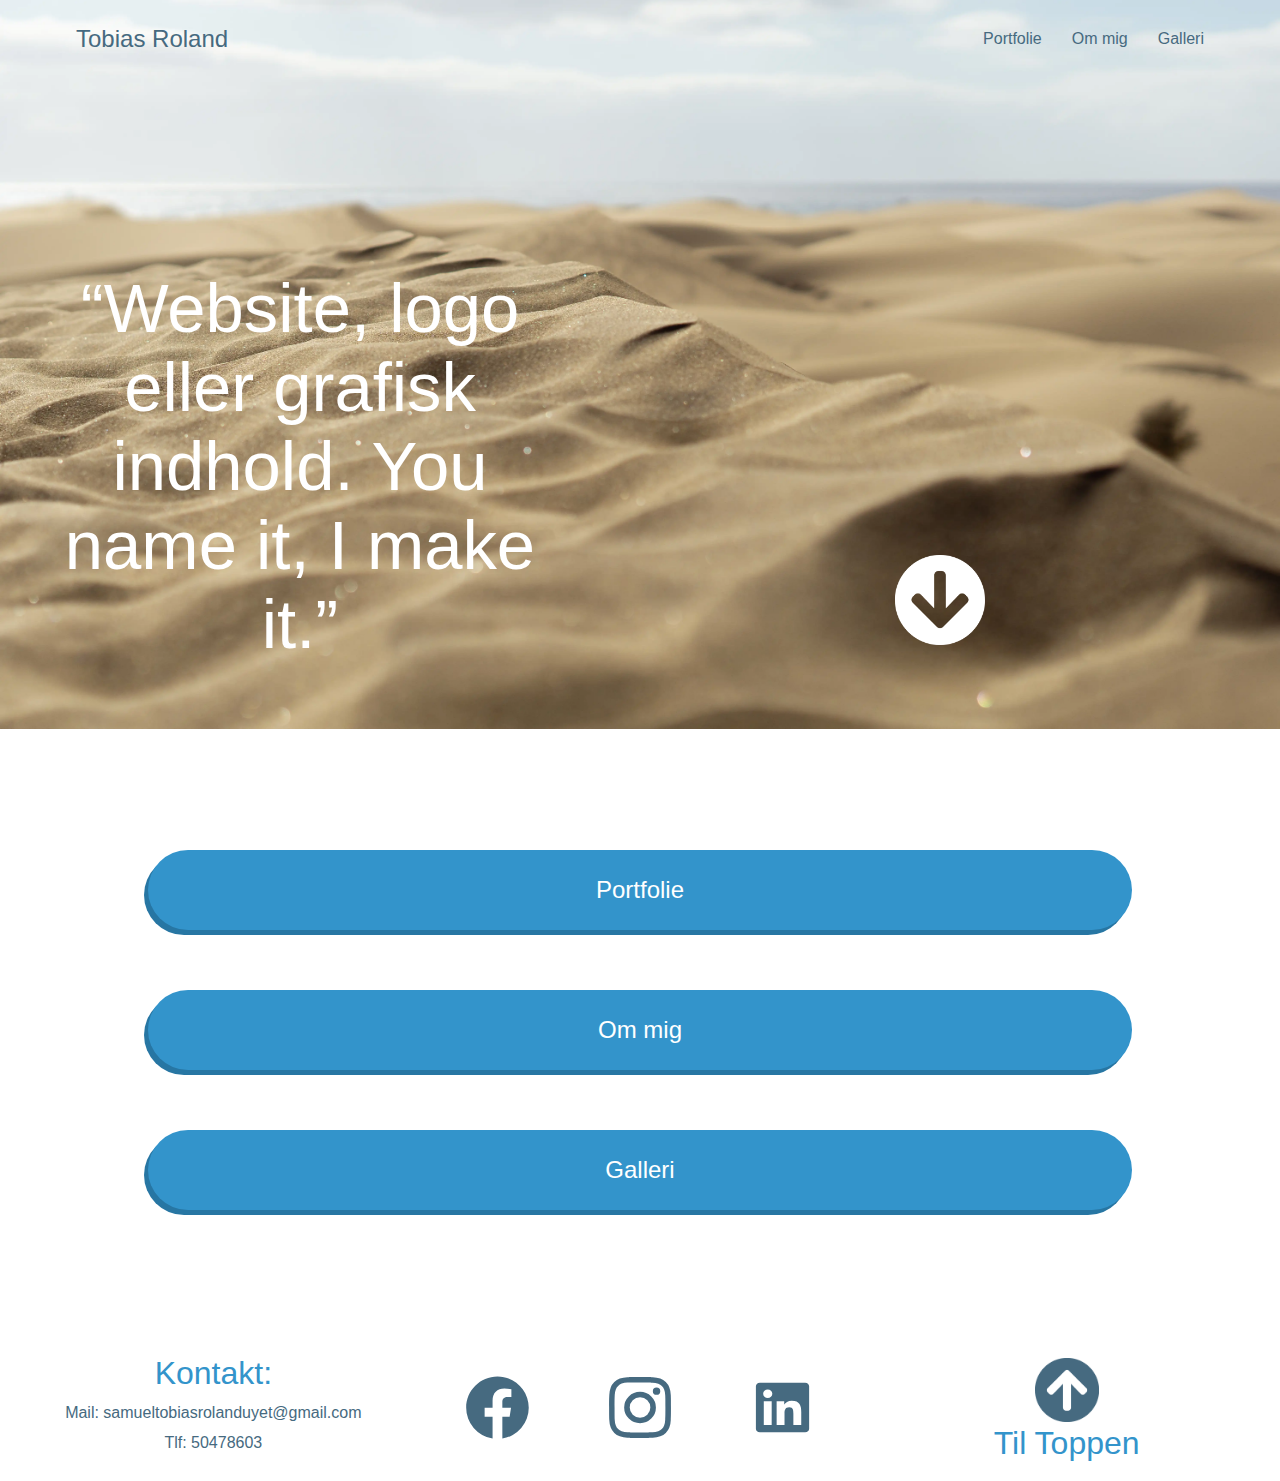
==== index.html @ 4d98c1b3 "portfolieside sat op og splash er responsive." ====
<!DOCTYPE html>
<html lang="da">
  <head>
    <meta charset="UTF-8" />
    <meta http-equiv="X-UA-Compatible" content="IE=edge" />
    <meta name="viewport" content="width=device-width, initial-scale=1.0" />
    <link rel="stylesheet" href="css/generel.css" />
    <link rel="stylesheet" href="css/style.css" />
    <title>Forside</title>
  </head>
  <body>
    <div class="splash_forside" id="page_top">
      <div class="container">
        <header>
          <nav>
            <div class="logo"><a href="index.html">Tobias Roland</a></div>
            <ul class="nav-menu">
              <li>
                <a href="portfolie.html" class="nav-link">Portfolie</a>
              </li>

              <li>
                <a href="om_mig.html" class="nav-link">Om mig</a>
              </li>
              <li>
                <a href="galleri.html" class="nav-link">Galleri</a>
              </li>
            </ul>
            <button>
              <span class="bar"></span>
              <span class="bar"></span>
              <span class="bar"></span>
            </button>
          </nav>
        </header>

        <section class="splash_sec">
          <article class="splash_text">
            <h1>“Website, logo eller grafisk indhold. You name it, I make it.”</h1>
          </article>

          <button class="scroll_btn_down_White">
            <a href="#top_of_section"><img src="ikoner/hvid_pil_ned.png" alt="white arrow pointing down" /></a>
          </button>
        </section>
      </div>
    </div>

    <div class="container">
      <section id="top_of_section">
        <img src="/billeder/pointer_image.png" alt="mand der peger" />
        <article class="to_other_sides">
          <button><a href="portfolie.html">Portfolie</a></button>
          <button><a href="om_mig.html">Om mig</a></button>
          <button><a href="galleri.html">Galleri</a></button>
        </article>
      </section>
    </div>

    <footer>
      <button class="to_top">
        <a href="#page_top"><img src="ikoner/blue_pil_op.png" alt="pil der peger op" /></a>
        <h2>Til Toppen</h2>
      </button>

      <article class="social_media">
        <a href="https://www.facebook.com/profile.php?id=100009511365924"><img src="ikoner/facebook_ikon.svg" alt="facebook logo" /></a>
        <a href="https://www.instagram.com/tobias_roland_uyet/"><img src="ikoner/instagram_ikon.svg" alt="instagram logo" /></a>
        <a href="https://www.linkedin.com/in/samuel-tobias-roland-uyet-688580188/"><img src="ikoner/linkedin_ikon.svg" alt="linkedin logo" /></a>
      </article>

      <article class="contact">
        <h2>Kontakt:</h2>
        <ul>
          <li><a href="mailto:samueltobiasrolanduyet@gmail.com">Mail: samueltobiasrolanduyet@gmail.com</a></li>
          <li><a href="tel:+4550478603">Tlf: 50478603</a></li>
        </ul>
      </article>
    </footer>

    <script src="js/script.js"></script>
  </body>
</html>
---- css/generel.css ----
html {
  --primary-clr: #466a80;
  --secondary-clr: #3394cb;
  --third-clr: #707070;
  scroll-behavior: smooth;
}

* {
  margin: 0;
  padding: 0;
  box-sizing: border-box;

  font-family: Arial, Helvetica, sans-serif;
}

.container {
  max-width: 1200px;
}
---- css/style.css ----
/* ****** styling af h1 h2 h3  ************ */

h2 {
  font-size: 2rem;
  color: var(--secondary-clr);
  font-weight: 100;
}

p {
  color: var(--third-clr);
}

/* ***************     nav bar *********************** */

nav {
  display: flex;
  justify-content: space-between;
  margin: 5% 7% 0;
}
.logo {
  z-index: 1;
}

.logo a {
  color: var(--primary-clr);
  font-size: 1.5rem;
}

li {
  list-style: none;
}

a {
  text-decoration: none;
  color: var(--primary-clr);
}

.nav-menu {
  position: fixed;
  display: flex;
  flex-direction: column;
  width: 100%;

  gap: 45px;
  padding: 25% 0 7% 0;
  align-items: center;
  transition: 0.3s;
  left: 100%;
  margin-top: -5%;
  background-color: white;
}

nav button {
  display: flex;
  flex-direction: column;
  background: none;
  border: none;
  cursor: pointer;
}

.bar {
  display: block;
  width: 25px;
  height: 3px;
  margin: 5px 0 0 auto;
  transition: all 0.3s ease-in-out;
  background-color: var(--primary-clr);
}

nav button.active .bar:nth-child(2) {
  opacity: 0;
}

nav button.active .bar:nth-child(1) {
  transform: translateY(8px) rotate(45deg);
}
nav button.active .bar:nth-child(3) {
  transform: translateY(-8px) rotate(-45deg);
}
.nav-menu.active {
  left: 0;
}

/*  *********************  Nav bar slut ******************* */

/*  *********************  animationer start ******************* */

.bounce {
  animation-name: bounce_kf;
  animation-duration: 0.7s;
  animation-iteration-count: infinite;
  animation-direction: alternate;
  animation-timing-function: ease-in-out;
  animation-fill-mode: both;
}

@keyframes bounce_kf {
  0% {
    transform: translatey(-10%);
  }
  100% {
    transform: translatey(0%);
  }
}

/*  *********************  animationer slut ******************* */
/* **********************  splash billeder *********************** */
.splash_forside {
  background-image: url(../billeder/oerken.webp);
  background-position: 45% 50%;
  background-size: 325%;
  background-repeat: no-repeat;
  padding: 0.1% 0 0 0;
  height: 100%;
}

.splash_portfolie {
  background-image: url(../billeder/enden_af_enoe.webp);
  background-position: 45% 100%;
  background-size: 325%;
  background-repeat: no-repeat;
  padding: 0.1% 0 0 0;
  height: 100%;
}

/* *************** splash text + scroll down btn ******************* */

.splash_text {
  margin: 49% 6% 14%;
}

.splash_text_portfolie {
  margin: 60% 6% 14%;
}

.splash_text h1 {
  color: white;
  font-weight: 100;
  font-size: 3rem;
  text-align: center;
}

.scroll_btn_down_White {
  border: none;

  background: none;
  display: flex;
  justify-content: center;
  padding: 0 0 10% 0;
  margin: 0 auto;
}

.scroll_btn_down_White img {
  width: 15%;
  cursor: pointer;
}

/*  *********** knapper til andre sider på forsiden **************** */

.to_other_sides {
  display: flex;
  flex-direction: column;
  gap: 100px;
  margin: 20% 0 4% 0;
}

.to_other_sides button {
  border: none;
  background: var(--secondary-clr);
  width: 82%;
  margin: 0 auto;
  height: 80px;
  border-radius: 50px;
  box-shadow: -4px 5px #2776a3;
}

.to_other_sides button a {
  color: white;
  font-size: 1.5rem;
}

#top_of_section img {
  display: none;
}

#top_of_section {
  padding: 1% 0 0 0;
}
#top_of_section_portfolie {
  padding: 1% 0 0 0;
}

/* ************* om projekter ***************** */
.projekt h2 {
  color: var(--primary-clr);
  margin: 0% 0 5%;
}
.projekt h3 {
  color: var(--secondary-clr);
  margin: 0% 0 3%;
}

.projekt p {
  margin: 0 0 8%;
}

.projekt img {
  width: 90%;
  display: block;
  margin: 20% auto 5%;
  border-radius: 10px;
}

.projekt_text {
  margin: 0 6%;
}

/* *************** footer  **************** */

footer {
  margin: 20% 0 0 0;
}

footer article {
  display: flex;
  justify-content: center;
}

.to_top {
  border: none;
  background: none;
  display: flex;
  justify-content: center;
  flex-direction: column;
  padding: 0 0 10% 0;
  margin: 0 auto;
}

.to_top img {
  width: 15%;
  margin: 0 auto 3%;
}

.social_media a {
  max-width: 10%;
  margin: 0 8%;
}
.social_media img {
  width: 100%;
}
.contact {
  margin: 10% auto 0;
  flex-direction: column;
  text-align: center;
}

.contact ul {
  margin: 5%;
}

.contact ul li {
  margin: 3% 0;
}

/*  *********************** desktop starter  *************************** */

@media (min-width: 600px) {
  /* **************  nav bar **************** */

  nav button {
    display: none;
  }

  .nav-menu {
    display: flex;
    justify-content: space-between;
    position: unset;
    flex-direction: row;
    background: none;
    padding: 0;
    width: auto;
    gap: 30px;
    margin: 0% 0% 0% 0%;
  }
  .nav-menu li a:hover {
    color: black;
  }
  /* **************  nav bar slut **************** */

  .splash_text {
    margin: 30% auto 0%;
    max-width: 520px;
  }

  .scroll_btn_down_White {
    display: block;
    margin: 30% auto 0 auto;
  }
  .to_other_sides {
    gap: 60px;
    margin: 7% 0 4% 0;
  }
}

@media (min-width: 800px) {
  nav {
    margin: 2% 3% 3%;
  }
  .container {
    margin: 0 auto;
  }

  .splash_forside {
    background-size: cover;
    background-position: 0 125%;
  }

  .splash_portfolie {
    background-image: url(../billeder/enden_af_enoe.webp);
    background-position: 46% 100%;
    background-size: cover;
    background-repeat: no-repeat;
    padding: 0.1% 0 0 0;
    height: 100%;
  }

  .splash_sec {
    display: grid;
    grid-template-columns: repeat(auto-fit, minmax(400px, 1fr));
  }

  .splash_text {
    margin: 30% 0 15%;
  }
  .splash_text_portfolie {
    margin: 30% 0 45%;
  }

  .splash_text h1 {
    font-size: 4.3rem;
  }
  .splash_text_portfolie h1 {
    font-size: 4.5rem;
  }

  .scroll_btn_down_White {
    margin: 70% auto 0 auto;
  }
  #btns_to_other_sides {
    display: grid;
    grid-template-columns: repeat(2, 1fr);
  }
  #btns_to_other_sides img {
    display: block;
    max-width: 100%;
  }

  /* ******************** her starter footer  ***************** */
  footer {
    margin: 10% auto 0;
    display: grid;
    grid-template-columns: repeat(3, 1fr);
  }

  footer button {
    order: 3;
  }
  .to_top {
    padding: 0;
  }
  .to_top img {
    margin: 0 auto;
  }
  .social_media {
    order: 2;
    margin: auto;
  }

  .social_media a {
    max-width: unset;
    margin: 0;
  }
  .social_media img {
    width: 50%;
    margin: 0 25%;
  }
  article .contact {
    grid-column: 1;
  }
  .contact {
    order: 1;
    margin: 4% auto 4%;
  }

  .contact ul {
    margin: 0;
  }

  .contact ul li {
    margin: 4% 0;
  }
}
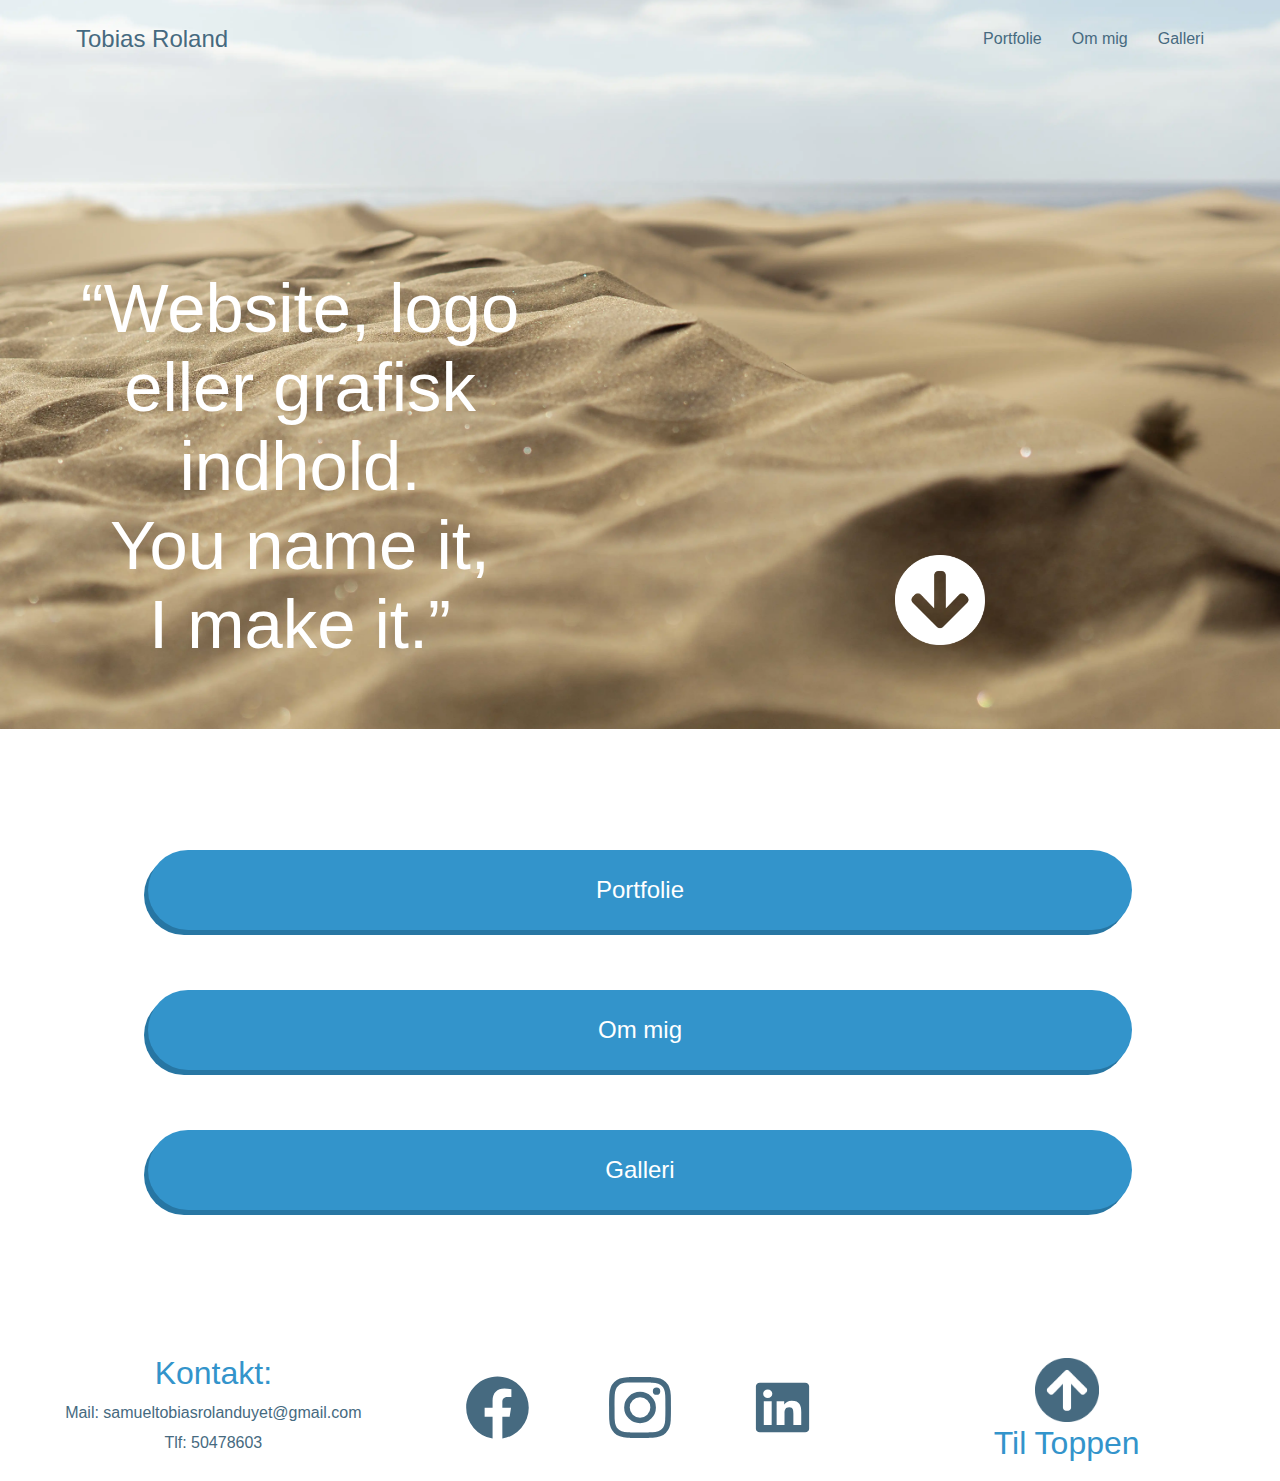
==== commit 2164c26f: "forside text lidt mere stylet" ====
--- a/index.html
+++ b/index.html
@@ -36,7 +36,11 @@
 
         <section class="splash_sec">
           <article class="splash_text">
-            <h1>“Website, logo eller grafisk indhold. You name it, I make it.”</h1>
+            <h1>
+              “Website, logo eller grafisk indhold. <br />
+              You name it, <br />
+              I make it.”
+            </h1>
           </article>
 
           <button class="scroll_btn_down_White">
--- a/css/style.css
+++ b/css/style.css
@@ -150,6 +150,10 @@
   margin: 0 auto;
 }
 
+.scroll_btn_down_White_portfolie {
+  padding: 0 0 30% 0;
+}
+
 .scroll_btn_down_White img {
   width: 15%;
   cursor: pointer;
@@ -191,10 +195,7 @@
 }
 
 /* ************* om projekter ***************** */
-.projekt h2 {
-  color: var(--primary-clr);
-  margin: 0% 0 5%;
-}
+
 .projekt h3 {
   color: var(--secondary-clr);
   margin: 0% 0 3%;
@@ -202,6 +203,13 @@
 
 .projekt p {
   margin: 0 0 8%;
+}
+
+.projekt_text a {
+  color: var(--primary-clr);
+  margin: 0% 0 5%;
+  font-size: 2rem;
+  font-weight: 100;
 }
 
 .projekt img {
@@ -213,6 +221,14 @@
 
 .projekt_text {
   margin: 0 6%;
+}
+
+.projekt_text h2 {
+  display: block;
+}
+
+.om_projekt {
+  margin: 7% auto 0;
 }
 
 /* *************** footer  **************** */
@@ -346,6 +362,7 @@
   .scroll_btn_down_White {
     margin: 70% auto 0 auto;
   }
+
   #btns_to_other_sides {
     display: grid;
     grid-template-columns: repeat(2, 1fr);
@@ -355,6 +372,40 @@
     max-width: 100%;
   }
 
+  /* ****************** projekter styling desktop ************************* */
+
+  .projekt {
+    display: grid;
+    grid-template-columns: 1fr 2fr;
+    margin: 5% 0 0;
+  }
+  .projekt_omvendt {
+    display: grid;
+    grid-template-columns: 2fr 1fr;
+  }
+
+  .projekt_omvendt a {
+    order: 1;
+  }
+
+  .projekt_text {
+    display: grid;
+    grid-template-columns: repeat(2, 1fr);
+  }
+
+  .projekt_text a {
+    grid-column: 1/3;
+    color: var(--primary-clr);
+    margin: 0% 0 5%;
+    font-size: 2rem;
+    font-weight: 100;
+    order: 0;
+  }
+
+  .om_projekt {
+    margin: 0;
+  }
+
   /* ******************** her starter footer  ***************** */
   footer {
     margin: 10% auto 0;
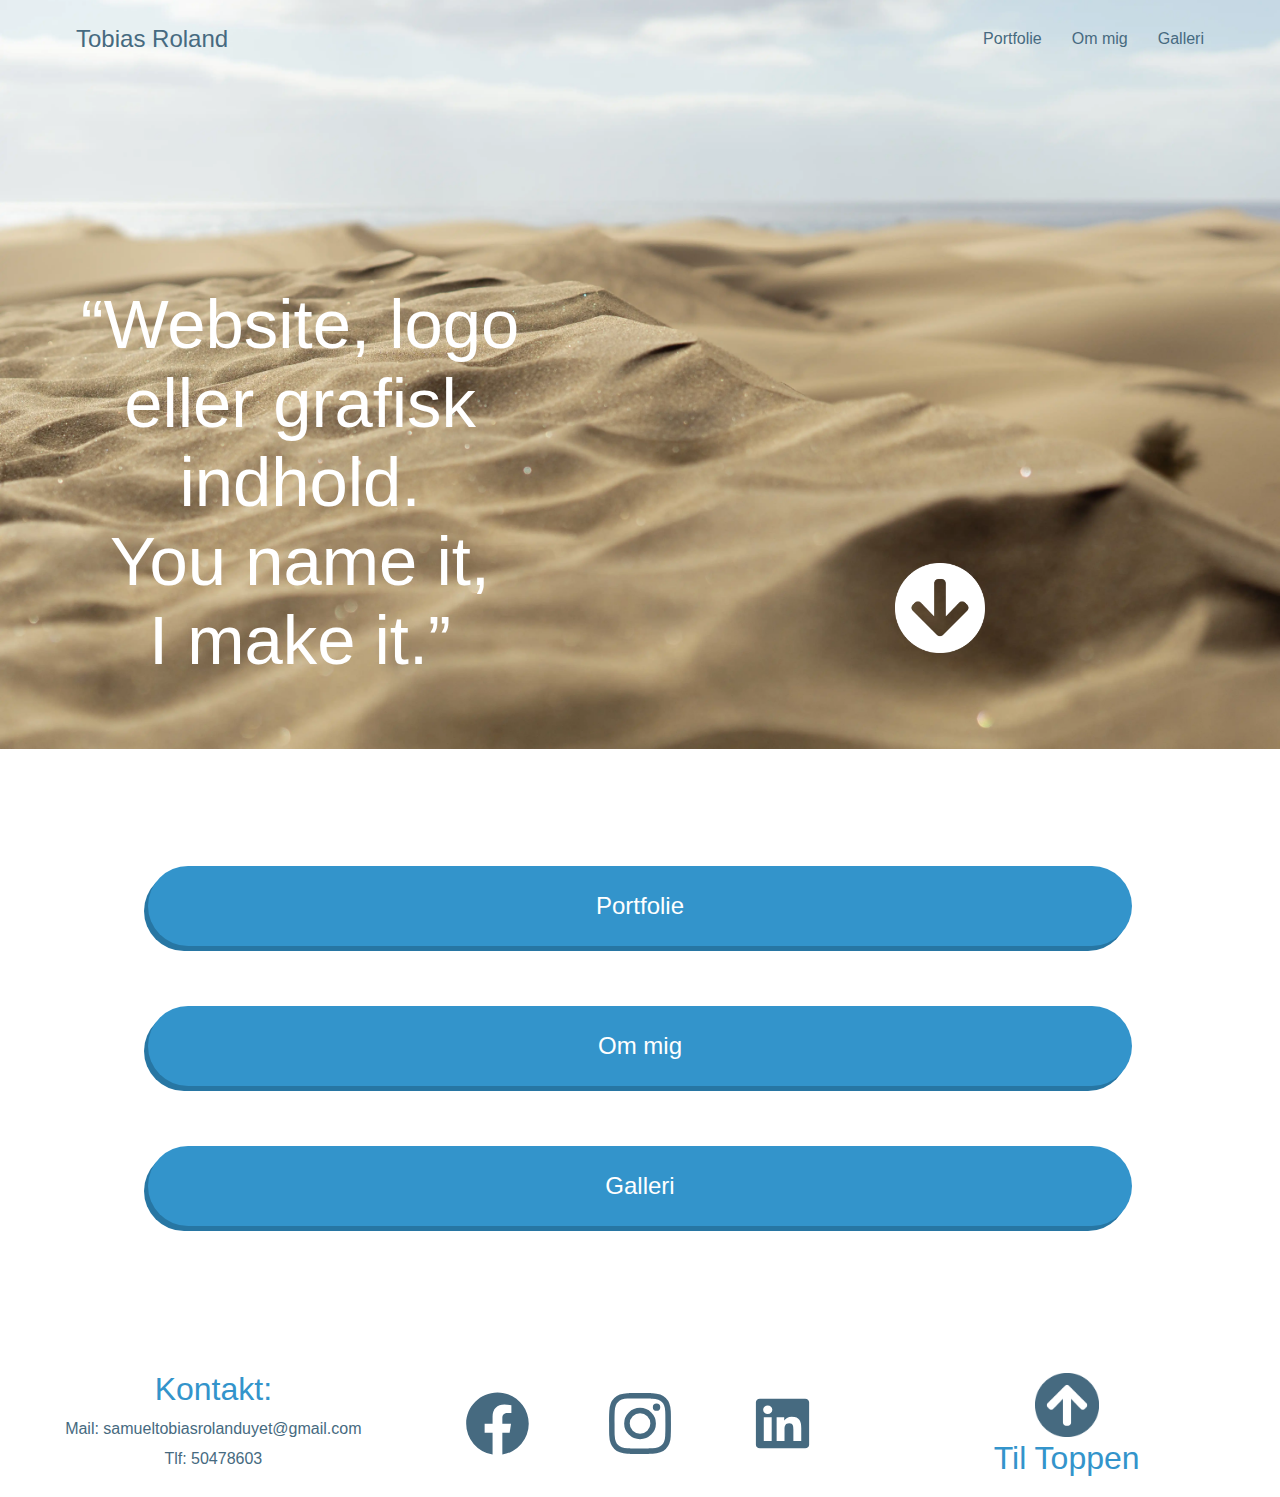
==== commit 67bd18b8: "Lorem ipsum er væk" ====
--- a/index.html
+++ b/index.html
@@ -2,6 +2,7 @@
 <html lang="da">
   <head>
     <meta charset="UTF-8" />
+    <meta name="robots" content="noindex" />
     <meta http-equiv="X-UA-Compatible" content="IE=edge" />
     <meta name="viewport" content="width=device-width, initial-scale=1.0" />
     <link rel="stylesheet" href="css/generel.css" />
--- a/css/style.css
+++ b/css/style.css
@@ -1,4 +1,9 @@
 /* ****** styling af h1 h2 h3  ************ */
+h1 {
+  font-size: 4rem;
+  color: var(--primary-clr);
+  font-weight: 100;
+}
 
 h2 {
   font-size: 2rem;
@@ -17,6 +22,7 @@
   justify-content: space-between;
   margin: 5% 7% 0;
 }
+
 .logo {
   z-index: 1;
 }
@@ -24,6 +30,10 @@
 .logo a {
   color: var(--primary-clr);
   font-size: 1.5rem;
+}
+
+.logo_portfolie a {
+  color: white;
 }
 
 li {
@@ -66,19 +76,49 @@
   transition: all 0.3s ease-in-out;
   background-color: var(--primary-clr);
 }
-
-nav button.active .bar:nth-child(2) {
+.bar_portfolie {
+  background-color: white;
+}
+
+.logo_portfolie a {
+  color: white;
+  transition: all 0.5s ease-in-out;
+}
+/* bar active standart */
+
+.active .bar:nth-child(2) {
   opacity: 0;
 }
 
-nav button.active .bar:nth-child(1) {
+.active .bar:nth-child(1) {
   transform: translateY(8px) rotate(45deg);
 }
-nav button.active .bar:nth-child(3) {
+.active .bar:nth-child(3) {
   transform: translateY(-8px) rotate(-45deg);
 }
+
+/* menu active */
 .nav-menu.active {
   left: 0;
+}
+
+/* bar active på portfolie side */
+
+.active_portfolie .bar_portfolie:nth-child(2) {
+  opacity: 0;
+}
+
+.active_portfolie .bar_portfolie:nth-child(1) {
+  transform: translateY(8px) rotate(45deg);
+  background-color: var(--primary-clr);
+}
+.active_portfolie .bar_portfolie:nth-child(3) {
+  transform: translateY(-8px) rotate(-45deg);
+  background-color: var(--primary-clr);
+}
+
+.active_logo_portfolie a {
+  color: var(--primary-clr);
 }
 
 /*  *********************  Nav bar slut ******************* */
@@ -115,7 +155,7 @@
 }
 
 .splash_portfolie {
-  background-image: url(../billeder/enden_af_enoe.webp);
+  background-image: url(../billeder/skovbund.webp);
   background-position: 45% 100%;
   background-size: 325%;
   background-repeat: no-repeat;
@@ -157,6 +197,34 @@
 .scroll_btn_down_White img {
   width: 15%;
   cursor: pointer;
+}
+
+section h1 {
+  text-align: center;
+  margin: 3% 0 0;
+}
+
+.profile_pic {
+  display: flex;
+  justify-content: center;
+  margin: 0 0 10%;
+}
+
+.profile_pic img {
+  max-width: 66%;
+  border-radius: 50%;
+}
+
+.om_mig {
+  margin: 7% 9%;
+}
+
+.om_mig h2 {
+  margin: 4% auto 4%;
+}
+
+.hvem_er_jeg {
+  margin: 0 0 9%;
 }
 
 /*  *********** knapper til andre sider på forsiden **************** */
@@ -212,6 +280,19 @@
   font-weight: 100;
 }
 
+.in_project_text a {
+  color: var(--third-clr);
+  text-decoration: underline;
+  font-size: unset;
+  margin: 0;
+}
+
+.tekst_opdeler {
+  display: block;
+  font-weight: 700;
+  margin: 5% 0 2% 0;
+}
+
 .projekt img {
   width: 90%;
   display: block;
@@ -231,10 +312,24 @@
   margin: 7% auto 0;
 }
 
+/* ****************** om mig ****************** */
+.scroll_btn_down_blue {
+  margin: 8% 0% 0 0;
+}
+
+.indryk {
+  margin: 2% 10%;
+  font-size: 0.8rem;
+}
+
 /* *************** footer  **************** */
 
 footer {
   margin: 20% 0 0 0;
+}
+
+.footer_om_mig {
+  margin: 15% 0 0 0;
 }
 
 footer article {
@@ -282,7 +377,9 @@
 
 @media (min-width: 600px) {
   /* **************  nav bar **************** */
-
+  .splash_portfolie {
+    background-position: 55% 100%;
+  }
   nav button {
     display: none;
   }
@@ -301,6 +398,9 @@
   .nav-menu li a:hover {
     color: black;
   }
+  .nav_menu_portfolie li a {
+    color: white;
+  }
   /* **************  nav bar slut **************** */
 
   .splash_text {
@@ -316,6 +416,30 @@
     gap: 60px;
     margin: 7% 0 4% 0;
   }
+  /* om mig side */
+
+  .om_mig {
+    display: grid;
+    grid-template-columns: repeat(2, 1fr);
+    gap: 6%;
+    margin: 7% 7% 20%;
+  }
+
+  .profile_pic {
+    display: block;
+  }
+
+  .profile_pic img {
+    max-width: 100%;
+  }
+
+  .scroll_btn_down_blue {
+    margin: 10% auto 0 auto;
+  }
+
+  .footer_om_mig {
+    margin: 10% 0 0 0;
+  }
 }
 
 @media (min-width: 800px) {
@@ -332,7 +456,6 @@
   }
 
   .splash_portfolie {
-    background-image: url(../billeder/enden_af_enoe.webp);
     background-position: 46% 100%;
     background-size: cover;
     background-repeat: no-repeat;
@@ -377,7 +500,7 @@
   .projekt {
     display: grid;
     grid-template-columns: 1fr 2fr;
-    margin: 5% 0 0;
+    margin: 5% 2% 0;
   }
   .projekt_omvendt {
     display: grid;
@@ -391,19 +514,45 @@
   .projekt_text {
     display: grid;
     grid-template-columns: repeat(2, 1fr);
+    gap: 5%;
   }
 
   .projekt_text a {
     grid-column: 1/3;
-    color: var(--primary-clr);
-    margin: 0% 0 5%;
+
+    margin: 0;
     font-size: 2rem;
     font-weight: 100;
     order: 0;
   }
 
+  .in_project_text a {
+    color: var(--third-clr);
+    text-decoration: underline;
+    font-size: unset;
+    margin: 0;
+  }
+
   .om_projekt {
     margin: 0;
+  }
+
+  .projekt img {
+    width: 100%;
+  }
+
+  /* ************** OM MIG styiling desktop ******************** */
+
+  .om_mig {
+    margin: 2% 7% 0%;
+  }
+
+  .scroll_btn_down_blue {
+    margin: 31% auto 0;
+  }
+
+  .hvem_er_jeg {
+    margin: 20% auto 0;
   }
 
   /* ******************** her starter footer  ***************** */
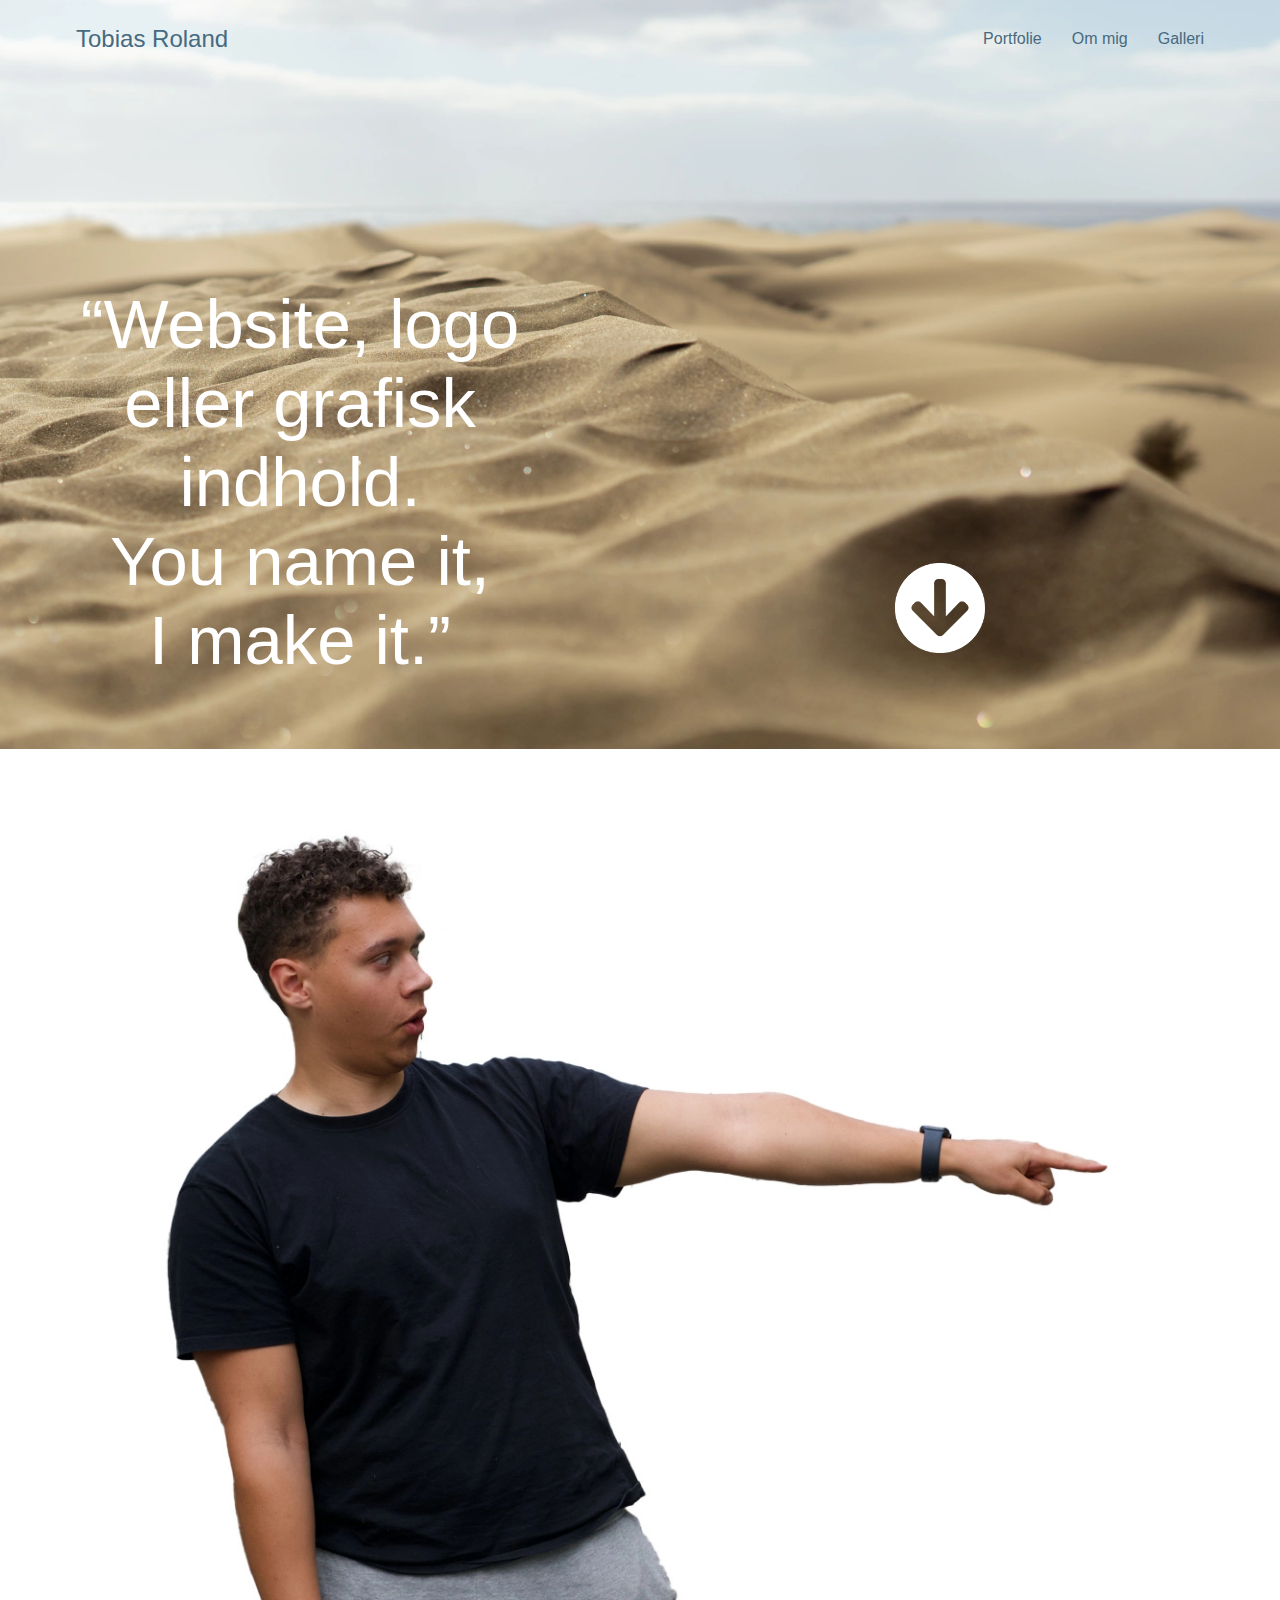
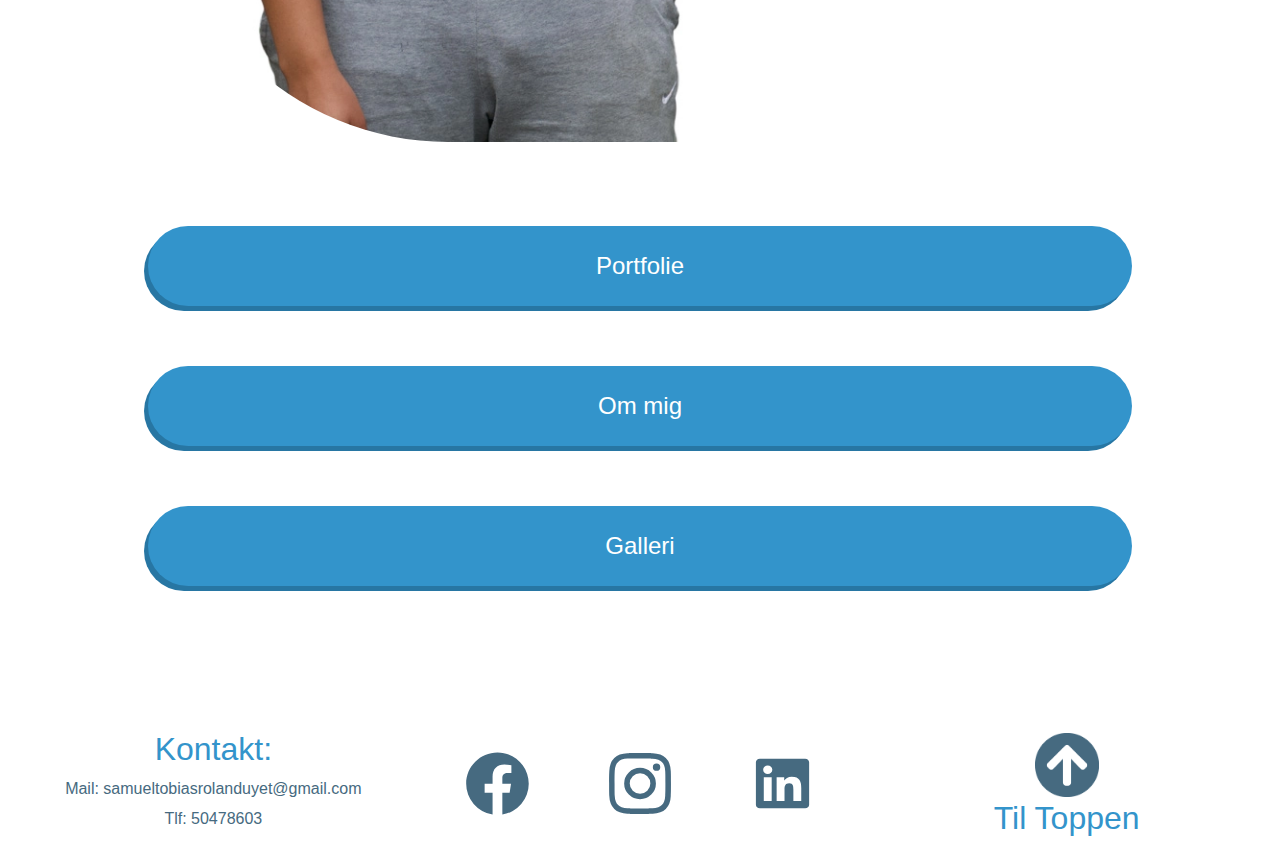
==== commit e806dc99: "galleri side done" ====
--- a/index.html
+++ b/index.html
@@ -53,9 +53,9 @@
 
     <div class="container">
       <section id="top_of_section">
-        <img src="/billeder/pointer_image.png" alt="mand der peger" />
+        <img src="/billeder/pointer_image_2.webp" alt="mand der peger" />
         <article class="to_other_sides">
-          <button><a href="portfolie.html">Portfolie</a></button>
+          <button class="portfolie_btn"><a href="portfolie.html">Portfolie</a></button>
           <button><a href="om_mig.html">Om mig</a></button>
           <button><a href="galleri.html">Galleri</a></button>
         </article>
--- a/css/style.css
+++ b/css/style.css
@@ -163,6 +163,14 @@
   height: 100%;
 }
 
+.splash_galleri {
+  background-image: url(../billeder/galleri_splash_3.webp);
+  background-position: 45% 60%;
+  background-size: 180%;
+  background-repeat: no-repeat;
+  padding: 0.1% 0 0 0;
+  height: 100%;
+}
 /* *************** splash text + scroll down btn ******************* */
 
 .splash_text {
@@ -258,9 +266,6 @@
 #top_of_section {
   padding: 1% 0 0 0;
 }
-#top_of_section_portfolie {
-  padding: 1% 0 0 0;
-}
 
 /* ************* om projekter ***************** */
 
@@ -320,6 +325,22 @@
 .indryk {
   margin: 2% 10%;
   font-size: 0.8rem;
+}
+
+/* ****************** galleri ****************** */
+
+.splash_text_galleri {
+  margin: 69% 6% 34%;
+}
+
+.galleri_article h2 {
+  margin: 15% 5% -20px;
+}
+.collage_container img {
+  width: 90%;
+  display: block;
+  margin: 10% auto 0%;
+  border-radius: 10px;
 }
 
 /* *************** footer  **************** */
@@ -440,6 +461,12 @@
   .footer_om_mig {
     margin: 10% 0 0 0;
   }
+
+  /*  **************** galleri ***************** */
+
+  .splash_text_galleri h1 {
+    font-size: 5rem;
+  }
 }
 
 @media (min-width: 800px) {
@@ -463,6 +490,11 @@
     height: 100%;
   }
 
+  .splash_galleri {
+    background-position: 0% 42%;
+    background-size: 100%;
+  }
+
   .splash_sec {
     display: grid;
     grid-template-columns: repeat(auto-fit, minmax(400px, 1fr));
@@ -493,6 +525,13 @@
   #btns_to_other_sides img {
     display: block;
     max-width: 100%;
+  }
+
+  #top_of_section img {
+    display: block;
+    width: 80%;
+    margin: 0 auto;
+    border-radius: 30%;
   }
 
   /* ****************** projekter styling desktop ************************* */
@@ -554,6 +593,25 @@
   .hvem_er_jeg {
     margin: 20% auto 0;
   }
+  /* **************** galleri ****************** */
+
+  .splash_text_galleri {
+    margin: 30% 18% 65% auto;
+  }
+
+  .splash_text_galleri h1 {
+    font-size: 5rem;
+  }
+
+  .collage_container {
+    display: grid;
+    grid-template-columns: repeat(3, 1fr);
+  }
+
+  .galleri_article h2 {
+    margin: 6% auto 0%;
+    font-size: 3rem;
+  }
 
   /* ******************** her starter footer  ***************** */
   footer {
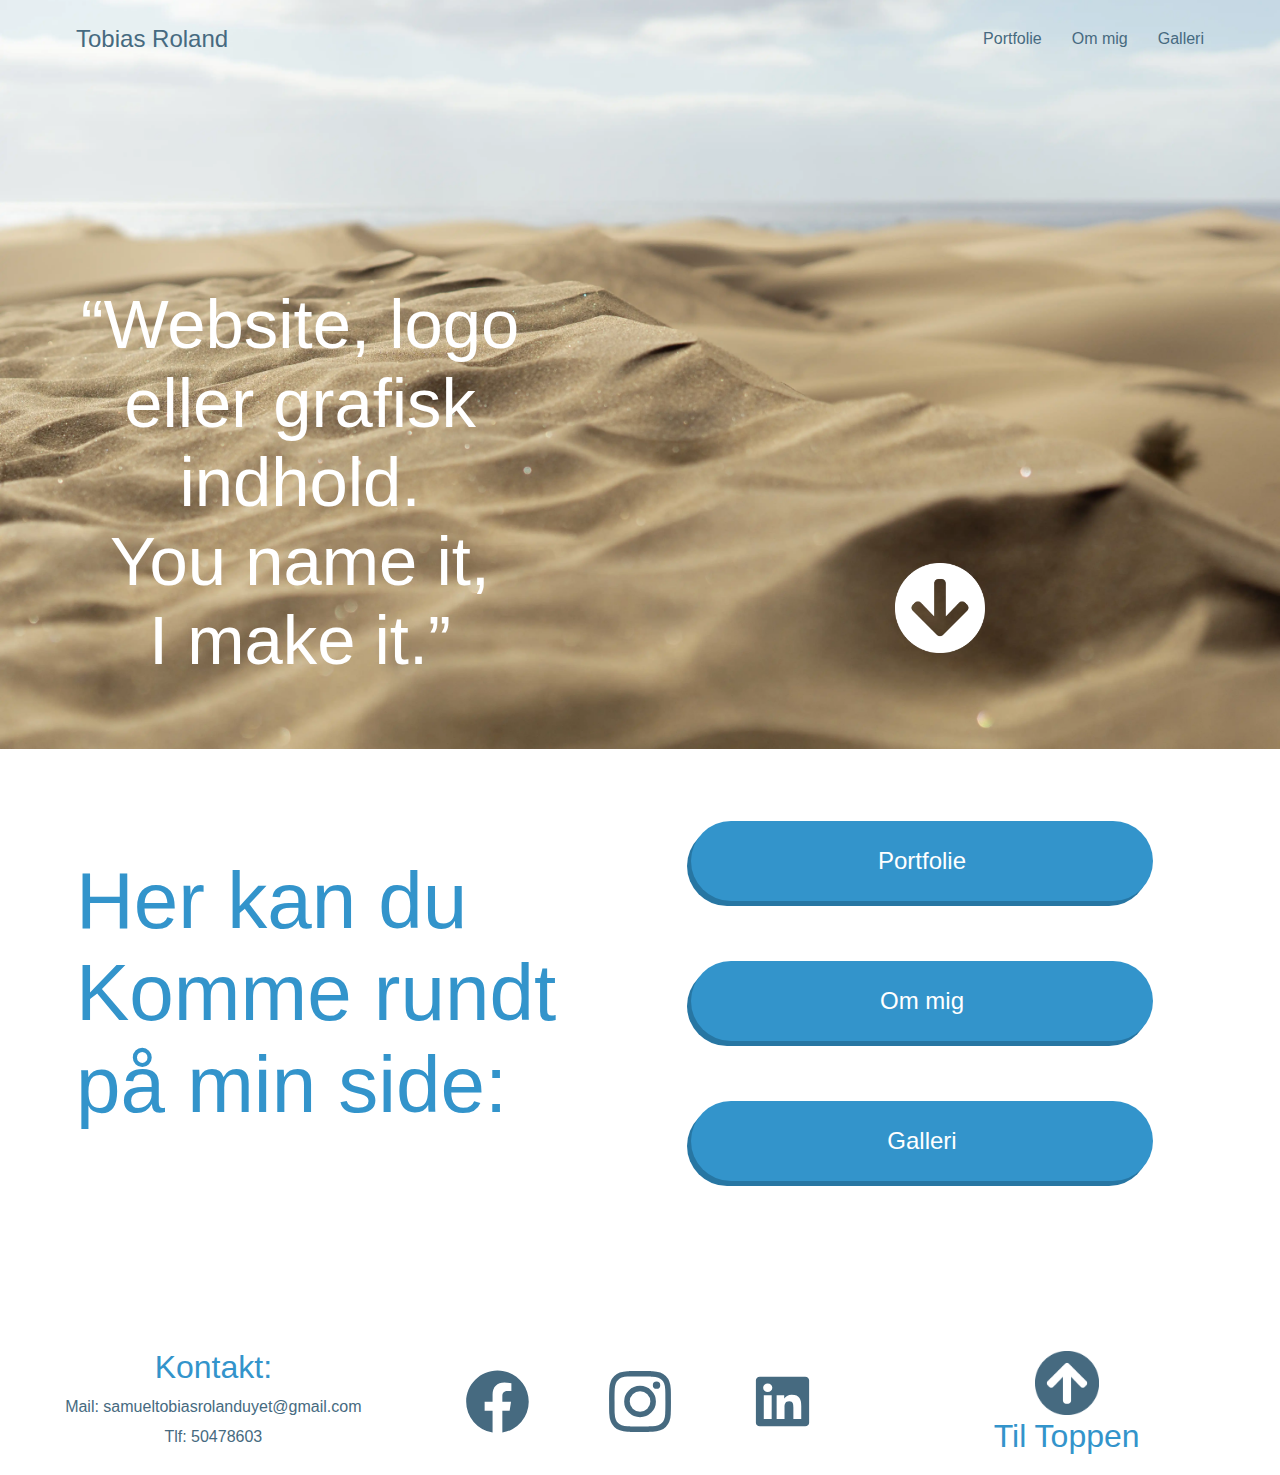
==== commit 3c341851: "favicon tilføjet" ====
--- a/index.html
+++ b/index.html
@@ -1,6 +1,12 @@
 <!DOCTYPE html>
 <html lang="da">
   <head>
+    <link
+      rel="icon"
+      type="image/svg+xml"
+      href="data:image/svg+xml,<svg xmlns=%22http://www.w3.org/2000/svg%22 width=%22256%22 height=%22256%22 viewBox=%220 0 100 100%22><rect width=%22100%22 height=%22100%22 rx=%2220%22 fill=%22%23466a80%22></rect><path fill=%22%23fff%22 d=%22M47.26 22.63L47.26 28.57L29.66 28.57L29.66 77.37L22.48 77.37L22.48 28.57L4.92 28.57L4.92 22.63L47.26 22.63ZM87.33 77.37L75.45 55.23L62.60 55.23L62.60 77.37L55.34 77.37L55.34 22.63L73.46 22.63Q82.71 22.63 87.69 26.84Q92.67 31.05 92.67 39.10L92.67 39.10Q92.67 44.21 89.91 48.01Q87.15 51.80 82.22 53.68L82.22 53.68L95.08 76.92L95.08 77.37L87.33 77.37ZM62.60 28.57L62.60 49.32L73.69 49.32Q79.06 49.32 82.24 46.54Q85.42 43.76 85.42 39.10L85.42 39.10Q85.42 34.02 82.39 31.31Q79.36 28.61 73.65 28.57L73.65 28.57L62.60 28.57Z%22></path></svg>"
+    />
+
     <meta charset="UTF-8" />
     <meta name="robots" content="noindex" />
     <meta http-equiv="X-UA-Compatible" content="IE=edge" />
@@ -52,8 +58,8 @@
     </div>
 
     <div class="container">
-      <section id="top_of_section">
-        <img src="/billeder/pointer_image_2.webp" alt="mand der peger" />
+      <section class="forside_navi" id="top_of_section">
+        <article class="navi_tekst"><h2>Her kan du Komme rundt på min side:</h2></article>
         <article class="to_other_sides">
           <button class="portfolie_btn"><a href="portfolie.html">Portfolie</a></button>
           <button><a href="om_mig.html">Om mig</a></button>
--- a/css/style.css
+++ b/css/style.css
@@ -341,6 +341,10 @@
   display: block;
   margin: 10% auto 0%;
   border-radius: 10px;
+}
+
+.navi_tekst {
+  display: none;
 }
 
 /* *************** footer  **************** */
@@ -534,6 +538,21 @@
     border-radius: 30%;
   }
 
+  .forside_navi {
+    display: grid;
+    grid-template-columns: repeat(2, 1fr);
+    margin: 0 3%;
+  }
+
+  .forside_navi h2 {
+    display: block;
+    font-size: 5rem;
+  }
+
+  .navi_tekst {
+    margin: auto;
+  }
+
   /* ****************** projekter styling desktop ************************* */
 
   .projekt {
@@ -595,6 +614,10 @@
   }
   /* **************** galleri ****************** */
 
+  .navi_tekst {
+    display: block;
+  }
+
   .splash_text_galleri {
     margin: 30% 18% 65% auto;
   }
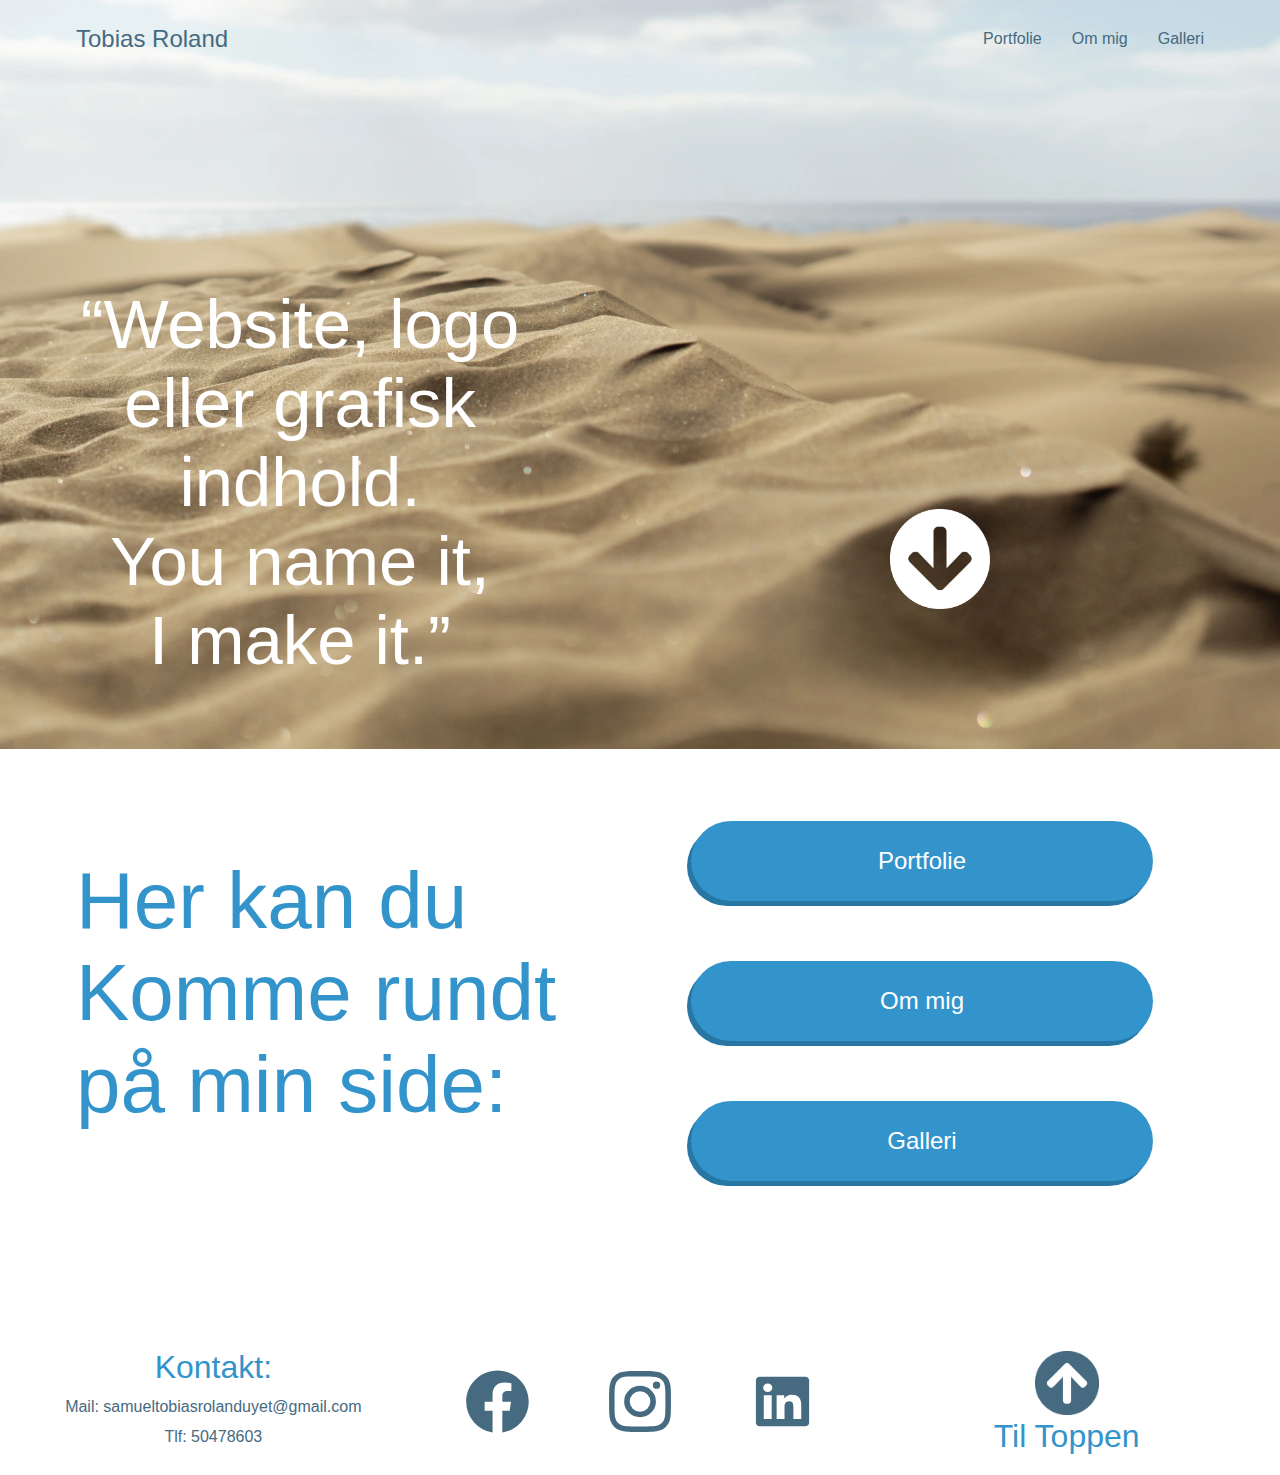
==== commit ea184c83: "scroll knapper validerer" ====
--- a/index.html
+++ b/index.html
@@ -1,12 +1,6 @@
 <!DOCTYPE html>
 <html lang="da">
   <head>
-    <link
-      rel="icon"
-      type="image/svg+xml"
-      href="data:image/svg+xml,<svg xmlns=%22http://www.w3.org/2000/svg%22 width=%22256%22 height=%22256%22 viewBox=%220 0 100 100%22><rect width=%22100%22 height=%22100%22 rx=%2220%22 fill=%22%23466a80%22></rect><path fill=%22%23fff%22 d=%22M47.26 22.63L47.26 28.57L29.66 28.57L29.66 77.37L22.48 77.37L22.48 28.57L4.92 28.57L4.92 22.63L47.26 22.63ZM87.33 77.37L75.45 55.23L62.60 55.23L62.60 77.37L55.34 77.37L55.34 22.63L73.46 22.63Q82.71 22.63 87.69 26.84Q92.67 31.05 92.67 39.10L92.67 39.10Q92.67 44.21 89.91 48.01Q87.15 51.80 82.22 53.68L82.22 53.68L95.08 76.92L95.08 77.37L87.33 77.37ZM62.60 28.57L62.60 49.32L73.69 49.32Q79.06 49.32 82.24 46.54Q85.42 43.76 85.42 39.10L85.42 39.10Q85.42 34.02 82.39 31.31Q79.36 28.61 73.65 28.57L73.65 28.57L62.60 28.57Z%22></path></svg>"
-    />
-
     <meta charset="UTF-8" />
     <meta name="robots" content="noindex" />
     <meta http-equiv="X-UA-Compatible" content="IE=edge" />
@@ -50,9 +44,7 @@
             </h1>
           </article>
 
-          <button class="scroll_btn_down_White">
-            <a href="#top_of_section"><img src="ikoner/hvid_pil_ned.png" alt="white arrow pointing down" /></a>
-          </button>
+          <a class="scroll_btn_down_White" href="#top_of_section"><img src="ikoner/hvid_pil_ned.png" alt="white arrow pointing down" /></a>
         </section>
       </div>
     </div>
--- a/css/style.css
+++ b/css/style.css
@@ -434,8 +434,14 @@
   }
 
   .scroll_btn_down_White {
-    display: block;
+    display: flex;
     margin: 30% auto 0 auto;
+  }
+
+  .scroll_btn_down_White img {
+    width: 100px;
+    cursor: pointer;
+    height: 100px;
   }
   .to_other_sides {
     gap: 60px;
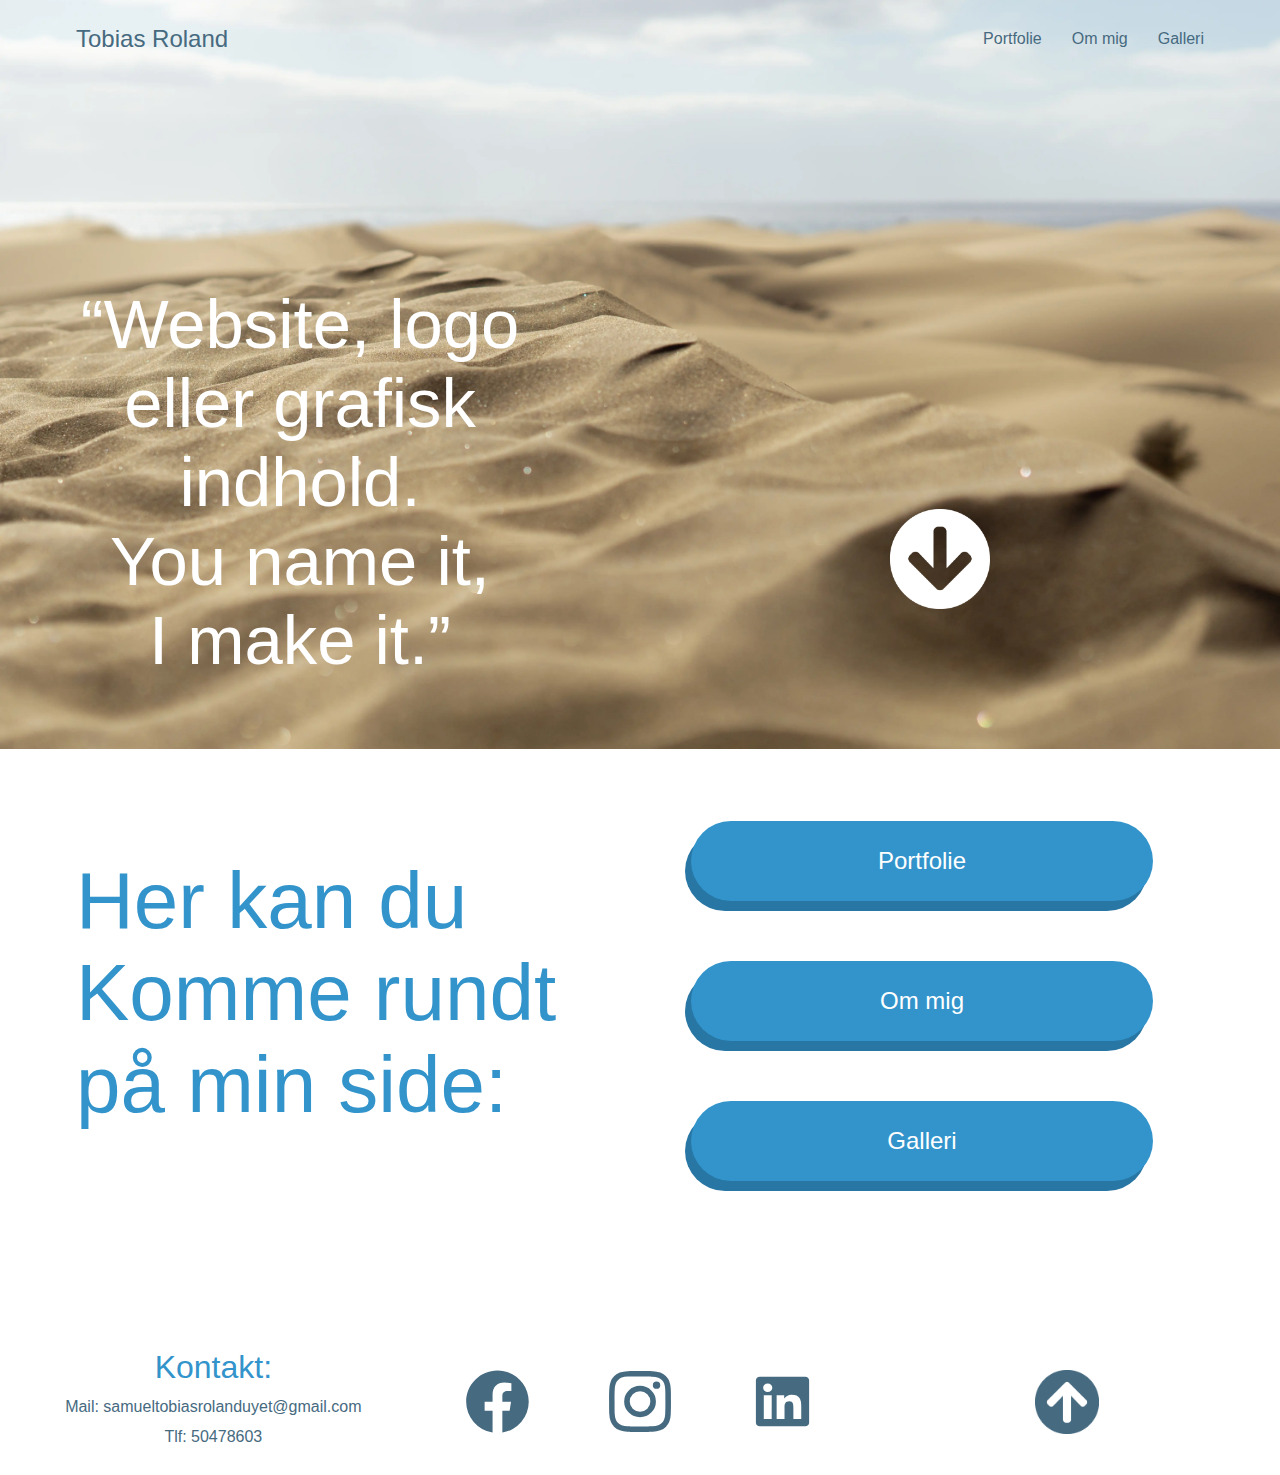
==== commit fd5a15c1: "last edits fær aflevering" ====
--- a/index.html
+++ b/index.html
@@ -53,7 +53,7 @@
       <section class="forside_navi" id="top_of_section">
         <article class="navi_tekst"><h2>Her kan du Komme rundt på min side:</h2></article>
         <article class="to_other_sides">
-          <button class="portfolie_btn"><a href="portfolie.html">Portfolie</a></button>
+          <button><a class="portfolie_btn" href="portfolie.html">Portfolie</a></button>
           <button><a href="om_mig.html">Om mig</a></button>
           <button><a href="galleri.html">Galleri</a></button>
         </article>
@@ -63,7 +63,6 @@
     <footer>
       <button class="to_top">
         <a href="#page_top"><img src="ikoner/blue_pil_op.png" alt="pil der peger op" /></a>
-        <h2>Til Toppen</h2>
       </button>
 
       <article class="social_media">
--- a/css/style.css
+++ b/css/style.css
@@ -537,6 +537,9 @@
     max-width: 100%;
   }
 
+  .to_other_sides button {
+    box-shadow: -6px 10px #2776a3;
+  }
   #top_of_section img {
     display: block;
     width: 80%;
